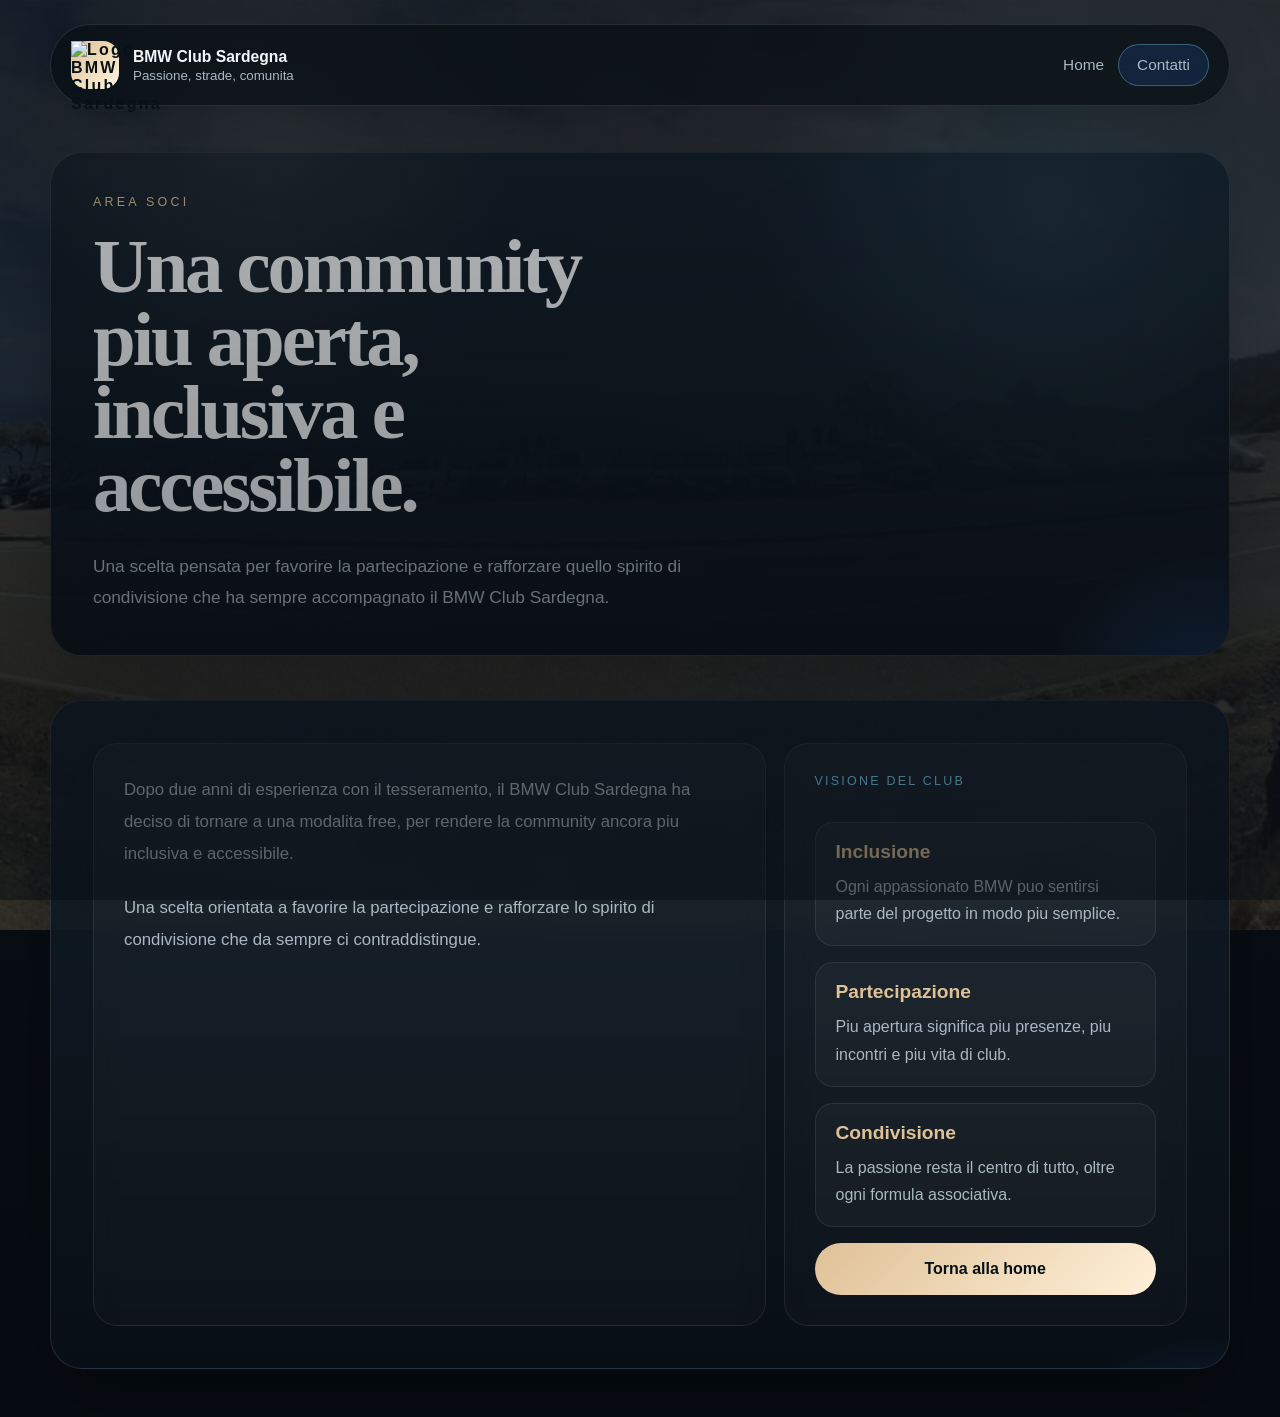
==== community.html @ 8ad98cfa "add story soci" ====
<!DOCTYPE html>
<html lang="it">
<head>
  <meta charset="UTF-8">
  <meta name="viewport" content="width=device-width, initial-scale=1.0">
  <meta
    name="description"
    content="La scelta del BMW Club Sardegna di tornare a una modalita free per una community piu inclusiva."
  >
  <title>Community | BMW Club Sardegna</title>
  <link rel="stylesheet" href="styles.css">
</head>
<body>
  <div class="page-shell">
    <header class="site-header">
      <a class="brand" href="index.html" aria-label="BMW Club Sardegna Home">
        <span class="brand-mark">
          <img src="assets/bmw-club-sardegna-logo.svg" alt="Logo BMW Club Sardegna" />
        </span>
        <span class="brand-copy">
          <strong>BMW Club Sardegna</strong>
          <small>Passione, strade, comunita</small>
        </span>
      </a>

      <nav class="site-nav story-nav" aria-label="Navigazione pagina community">
        <a href="index.html#club">Home</a>
        <a class="nav-cta" href="index.html#contatti">Contatti</a>
      </nav>
    </header>

    <main class="story-page">
      <section class="section story-hero reveal">
        <div class="section-heading">
          <p class="eyebrow">Area soci</p>
          <h1>Una community piu aperta, inclusiva e accessibile.</h1>
        </div>
        <p class="story-lead">
          Una scelta pensata per favorire la partecipazione e rafforzare quello spirito di
          condivisione che ha sempre accompagnato il BMW Club Sardegna.
        </p>
      </section>

      <section class="section story-content reveal">
        <div class="story-layout">
          <article class="story-card story-card-main">
            <p>
              Dopo due anni di esperienza con il tesseramento, il BMW Club Sardegna ha deciso di
              tornare a una modalita free, per rendere la community ancora piu inclusiva e accessibile.
            </p>
            <p>
              Una scelta orientata a favorire la partecipazione e rafforzare lo spirito di
              condivisione che da sempre ci contraddistingue.
            </p>
          </article>

          <aside class="story-card story-card-side">
            <span class="panel-kicker">Visione del club</span>
            <div class="story-milestone">
              <strong>Inclusione</strong>
              <p>Ogni appassionato BMW puo sentirsi parte del progetto in modo piu semplice.</p>
            </div>
            <div class="story-milestone">
              <strong>Partecipazione</strong>
              <p>Piu apertura significa piu presenze, piu incontri e piu vita di club.</p>
            </div>
            <div class="story-milestone">
              <strong>Condivisione</strong>
              <p>La passione resta il centro di tutto, oltre ogni formula associativa.</p>
            </div>

            <a class="button button-primary" href="index.html#club">Torna alla home</a>
          </aside>
        </div>
      </section>
    </main>
  </div>

  <script src="script.js"></script>
</body>
</html>
---- styles.css ----
:root {
  --bg: #0a1118;
  --bg-soft: #101a24;
  --surface: rgba(16, 26, 36, 0.78);
  --surface-strong: rgba(11, 18, 26, 0.94);
  --line: rgba(166, 184, 198, 0.16);
  --text: #f3f6f8;
  --muted: #aab8c3;
  --blue: #2f80ff;
  --cyan: #7bd7f6;
  --sand: #dfc197;
  --hero-photo: url("./assets/bmw-club-sardegna-hero.jpg");
  --showcase-photo: url("./assets/club-showcase-bg.jpeg");
  --shadow: 0 30px 80px rgba(0, 0, 0, 0.28);
  --radius-xl: 32px;
  --radius-lg: 24px;
  --radius-md: 18px;
  --max-width: 1180px;
}

* {
  box-sizing: border-box;
}

html {
  scroll-behavior: smooth;
}

body {
  margin: 0;
  min-height: 100vh;
  font-family: "Aptos", "Segoe UI Variable", "Trebuchet MS", sans-serif;
  color: var(--text);
  background:
    linear-gradient(180deg, rgba(6, 11, 16, 0.84) 0%, rgba(6, 11, 16, 0.7) 42%, rgba(6, 11, 16, 0.88) 100%),
    radial-gradient(circle at top left, rgba(47, 128, 255, 0.18), transparent 34%),
    radial-gradient(circle at 85% 18%, rgba(123, 215, 246, 0.14), transparent 22%),
    var(--hero-photo) center center / cover fixed no-repeat,
    linear-gradient(180deg, #081017 0%, #0f1821 48%, #091017 100%);
}

body::before {
  content: "";
  position: fixed;
  inset: 0;
  pointer-events: none;
  background-image:
    linear-gradient(rgba(255, 255, 255, 0.02) 1px, transparent 1px),
    linear-gradient(90deg, rgba(255, 255, 255, 0.02) 1px, transparent 1px);
  background-size: 72px 72px;
  mask-image: linear-gradient(180deg, rgba(0, 0, 0, 0.5), transparent 90%);
}

body::after {
  content: "";
  position: fixed;
  inset: 0;
  pointer-events: none;
  background:
    linear-gradient(180deg, rgba(7, 12, 18, 0.24), rgba(7, 12, 18, 0.5)),
    radial-gradient(circle at 20% 16%, rgba(223, 193, 151, 0.08), transparent 20%),
    radial-gradient(circle at 82% 24%, rgba(123, 215, 246, 0.1), transparent 24%);
}

a {
  color: inherit;
  text-decoration: none;
}

button {
  font: inherit;
}

.page-shell {
  width: min(calc(100% - 32px), var(--max-width));
  margin: 0 auto;
  padding: 24px 0 48px;
}

.site-header {
  position: sticky;
  top: 18px;
  z-index: 20;
  display: flex;
  align-items: center;
  justify-content: space-between;
  gap: 20px;
  padding: 16px 20px;
  border: 1px solid var(--line);
  border-radius: 999px;
  background: rgba(8, 14, 20, 0.72);
  backdrop-filter: blur(18px);
  box-shadow: 0 12px 45px rgba(0, 0, 0, 0.16);
}

.brand {
  display: inline-flex;
  align-items: center;
  gap: 14px;
}

.brand-mark {
  display: grid;
  place-items: center;
  width: 48px;
  height: 48px;
  border-radius: 16px;
  color: #071118;
  font-weight: 800;
  letter-spacing: 0.14em;
  background: linear-gradient(135deg, var(--sand), #fff3dd);
}

.brand-copy {
  display: flex;
  flex-direction: column;
  gap: 2px;
}

.brand-copy strong {
  font-size: 0.98rem;
}

.brand-copy small,
.site-nav a,
.hero-text,
.hero-stats span,
.panel p,
.route-card p,
.experience-copy p,
.feature-list li,
.board-row span,
.footer-note,
.footer-actions a {
  color: var(--muted);
}

.site-nav {
  display: flex;
  align-items: center;
  gap: 22px;
}

.site-nav a {
  font-size: 0.96rem;
  transition: color 180ms ease, transform 180ms ease;
}

.site-nav a:hover,
.site-nav a:focus-visible,
.footer-actions a:hover,
.footer-actions a:focus-visible {
  color: var(--text);
}

.nav-cta {
  padding: 11px 18px;
  border: 1px solid rgba(123, 215, 246, 0.34);
  border-radius: 999px;
  background: rgba(47, 128, 255, 0.14);
}

.nav-toggle {
  display: none;
  padding: 10px 14px;
  border: 1px solid var(--line);
  border-radius: 999px;
  color: var(--text);
  background: rgba(255, 255, 255, 0.04);
}

.hero,
.section,
.site-footer {
  position: relative;
  overflow: hidden;
  border: 1px solid var(--line);
  border-radius: var(--radius-xl);
  background: linear-gradient(180deg, rgba(18, 29, 40, 0.92), rgba(9, 15, 22, 0.9));
  box-shadow: var(--shadow);
}

.hero {
  display: grid;
  grid-template-columns: 1.2fr 0.9fr;
  gap: 34px;
  margin-top: 24px;
  padding: 56px;
  min-height: 78vh;
  align-items: end;
  background:
    linear-gradient(90deg, rgba(5, 10, 15, 0.86) 0%, rgba(5, 10, 15, 0.64) 42%, rgba(5, 10, 15, 0.4) 72%, rgba(5, 10, 15, 0.72) 100%),
    linear-gradient(180deg, rgba(7, 12, 17, 0.12) 0%, rgba(7, 12, 17, 0.58) 100%),
    linear-gradient(180deg, rgba(18, 29, 40, 0.92), rgba(9, 15, 22, 0.9));
}

.hero::before,
.section::before,
.site-footer::before {
  content: "";
  position: absolute;
  inset: auto -12% -45% auto;
  width: 340px;
  height: 340px;
  border-radius: 50%;
  background: radial-gradient(circle, rgba(47, 128, 255, 0.26), transparent 68%);
  pointer-events: none;
}

.hero::after {
  content: "";
  position: absolute;
  inset: 0;
  background:
    radial-gradient(circle at 18% 20%, rgba(123, 215, 246, 0.18), transparent 28%),
    linear-gradient(180deg, rgba(255, 255, 255, 0.03), transparent 28%);
  pointer-events: none;
}

.eyebrow {
  margin: 0 0 12px;
  text-transform: uppercase;
  letter-spacing: 0.26em;
  font-size: 0.78rem;
  color: var(--sand);
}

h1,
h2,
h3 {
  margin: 0;
  line-height: 0.95;
}

h1,
.section-heading h2,
.site-footer h2 {
  font-family: "Palatino Linotype", "Book Antiqua", Georgia, serif;
}

h1 {
  max-width: 10ch;
  font-size: clamp(3.6rem, 8vw, 6.8rem);
  letter-spacing: -0.04em;
}

.hero-text {
  max-width: 58ch;
  margin: 24px 0 0;
  font-size: 1.05rem;
  line-height: 1.7;
}

.hero-copy,
.hero-visual {
  position: relative;
  z-index: 1;
}

.hero-copy {
  max-width: 760px;
  padding: 30px;
  border: 1px solid rgba(255, 255, 255, 0.12);
  border-radius: 30px;
  background: linear-gradient(180deg, rgba(6, 11, 16, 0.72), rgba(6, 11, 16, 0.5));
  backdrop-filter: blur(14px);
}

.hero-actions {
  display: flex;
  flex-wrap: wrap;
  gap: 14px;
  margin-top: 28px;
}

.button {
  display: inline-flex;
  align-items: center;
  justify-content: center;
  min-height: 52px;
  padding: 0 22px;
  border-radius: 999px;
  font-weight: 700;
  transition: transform 180ms ease, border-color 180ms ease, background 180ms ease;
}

.button:hover,
.button:focus-visible {
  transform: translateY(-1px);
}

.button-primary {
  color: #061018;
  background: linear-gradient(135deg, var(--sand), #fff0d8);
}

.button-secondary {
  border: 1px solid rgba(255, 255, 255, 0.14);
  background: rgba(255, 255, 255, 0.04);
}

.hero-stats {
  display: grid;
  grid-template-columns: repeat(3, minmax(0, 1fr));
  gap: 14px;
  margin-top: 42px;
}

.hero-stats article,
.showcase-card,
.showcase-grid article,
.panel,
.route-card,
.experience-board {
  border: 1px solid rgba(255, 255, 255, 0.08);
  background: linear-gradient(180deg, rgba(255, 255, 255, 0.05), rgba(255, 255, 255, 0.03));
  backdrop-filter: blur(10px);
}

.hero-stats article {
  padding: 18px;
  border-radius: var(--radius-md);
  background: linear-gradient(180deg, rgba(8, 14, 19, 0.64), rgba(8, 14, 19, 0.48));
}

.hero-stats strong {
  display: block;
  margin-bottom: 8px;
  font-size: 1.4rem;
}

.hero-visual {
  display: grid;
  align-content: center;
  gap: 18px;
}

.showcase-card {
  position: relative;
  overflow: hidden;
  border-radius: 28px;
  padding: 26px;
  background: linear-gradient(180deg, rgba(7, 12, 18, 0.72), rgba(7, 12, 18, 0.56));
}

.main-card {
  min-height: 320px;
  background:
    linear-gradient(180deg, rgba(6, 10, 14, 0.18), rgba(6, 10, 14, 0.72)),
    linear-gradient(135deg, rgba(5, 10, 14, 0.08), rgba(5, 10, 14, 0.56)),
    radial-gradient(circle at 25% 18%, rgba(123, 215, 246, 0.24), transparent 28%),
    var(--showcase-photo) center center / cover no-repeat,
    linear-gradient(135deg, rgba(47, 128, 255, 0.22), rgba(8, 12, 17, 0.78));
}

.main-card::after {
  content: "";
  position: absolute;
  inset: auto -5% -25% 24%;
  height: 160px;
  border-top: 2px solid rgba(255, 255, 255, 0.2);
  border-radius: 50%;
  transform: rotate(-8deg);
  opacity: 0.65;
}

.card-tag,
.mini-label,
.route-kicker {
  display: inline-flex;
  align-items: center;
  gap: 8px;
  margin-bottom: 16px;
  font-size: 0.78rem;
  text-transform: uppercase;
  letter-spacing: 0.18em;
  color: var(--cyan);
}

.main-card h2 {
  max-width: 8ch;
  font-size: clamp(2.6rem, 4vw, 4rem);
}

.main-card p,
.side-card p {
  max-width: 26ch;
  margin-top: 14px;
  line-height: 1.7;
}

.side-card {
  margin-left: auto;
  width: min(100%, 320px);
  background: linear-gradient(180deg, rgba(7, 12, 18, 0.82), rgba(7, 12, 18, 0.68));
}

.side-card strong {
  display: block;
  font-size: 1.5rem;
}

.showcase-grid {
  display: grid;
  grid-template-columns: repeat(3, minmax(0, 1fr));
  gap: 12px;
}

.showcase-grid article {
  padding: 18px 16px;
  border-radius: 20px;
  background: linear-gradient(180deg, rgba(7, 12, 18, 0.78), rgba(7, 12, 18, 0.58));
}

.showcase-grid span,
.panel-index {
  color: var(--sand);
  font-size: 0.88rem;
}

.panel-kicker {
  display: inline-flex;
  align-items: center;
  margin-bottom: 18px;
  font-size: 0.78rem;
  letter-spacing: 0.18em;
  text-transform: uppercase;
  color: var(--cyan);
}

.showcase-grid strong,
.panel h3,
.route-card h3 {
  display: block;
  margin-top: 10px;
  font-size: 1.26rem;
}

.section,
.site-footer {
  margin-top: 22px;
  padding: 42px;
}

.section-heading {
  display: grid;
  gap: 10px;
  max-width: 760px;
  margin-bottom: 28px;
}

.section-heading h2,
.site-footer h2 {
  font-size: clamp(2.5rem, 4.8vw, 4.2rem);
  letter-spacing: -0.03em;
}

.intro-layout {
  display: grid;
  grid-template-columns: 1.3fr repeat(3, 1fr);
  gap: 16px;
}

.panel {
  min-height: 210px;
  padding: 24px;
  border-radius: var(--radius-lg);
}

.panel-large {
  display: flex;
  flex-direction: column;
  align-items: flex-start;
  justify-content: space-between;
  background:
    linear-gradient(180deg, rgba(255, 255, 255, 0.03), rgba(8, 12, 17, 0.08)),
    linear-gradient(135deg, rgba(223, 193, 151, 0.18), rgba(47, 128, 255, 0.12));
}

.panel-large p {
  max-width: 52ch;
  font-size: 1.08rem;
  line-height: 1.8;
}

.panel-link {
  display: block;
  transition: transform 180ms ease, border-color 180ms ease, background 180ms ease;
}

.panel-link:hover,
.panel-link:focus-visible {
  transform: translateY(-4px);
  border-color: rgba(123, 215, 246, 0.3);
  background:
    linear-gradient(180deg, rgba(255, 255, 255, 0.04), rgba(8, 12, 17, 0.1)),
    linear-gradient(135deg, rgba(223, 193, 151, 0.22), rgba(47, 128, 255, 0.16));
}

.panel-action {
  margin-top: 24px;
  font-weight: 700;
  color: var(--text);
}

.panel-compact {
  display: flex;
  flex-direction: column;
  justify-content: space-between;
}

.panel h3,
.route-card h3 {
  line-height: 1.08;
}

.panel p,
.route-card p {
  margin: 16px 0 0;
  line-height: 1.7;
}

.route-grid {
  display: grid;
  grid-template-columns: repeat(3, minmax(0, 1fr));
  gap: 16px;
}

.route-card {
  min-height: 280px;
  display: flex;
  flex-direction: column;
  justify-content: space-between;
  padding: 24px;
  border-radius: var(--radius-lg);
}

.route-card-a {
  background:
    linear-gradient(180deg, rgba(8, 12, 17, 0.2), rgba(8, 12, 17, 0.72)),
    linear-gradient(135deg, rgba(47, 128, 255, 0.58), rgba(123, 215, 246, 0.12));
}

.route-card-b {
  background:
    linear-gradient(180deg, rgba(8, 12, 17, 0.18), rgba(8, 12, 17, 0.7)),
    linear-gradient(135deg, rgba(223, 193, 151, 0.3), rgba(12, 22, 31, 0.2));
}

.route-card-c {
  background:
    linear-gradient(180deg, rgba(8, 12, 17, 0.2), rgba(8, 12, 17, 0.72)),
    linear-gradient(135deg, rgba(91, 113, 140, 0.54), rgba(18, 30, 42, 0.26));
}

.experience-layout {
  display: grid;
  grid-template-columns: 1.05fr 0.95fr;
  gap: 18px;
}

.experience-copy,
.experience-board {
  border-radius: var(--radius-lg);
  padding: 28px;
}

.experience-copy {
  background:
    linear-gradient(180deg, rgba(255, 255, 255, 0.03), rgba(255, 255, 255, 0.02)),
    rgba(7, 12, 18, 0.82);
}

.feature-list {
  display: grid;
  gap: 12px;
  padding: 0;
  margin: 24px 0 0;
  list-style: none;
}

.feature-list li {
  padding: 14px 16px;
  border: 1px solid rgba(255, 255, 255, 0.08);
  border-radius: 16px;
  background: rgba(255, 255, 255, 0.03);
}

.experience-board {
  display: grid;
  gap: 14px;
}

.board-row {
  padding: 18px 20px;
  border-radius: 18px;
  background: rgba(255, 255, 255, 0.04);
}

.board-row strong {
  display: block;
  margin-top: 8px;
  font-size: 1.18rem;
}

.site-footer {
  display: grid;
  gap: 24px;
}

.story-page {
  display: grid;
  gap: 22px;
  margin-top: 24px;
}

.story-nav {
  gap: 14px;
}

.story-hero h1 {
  max-width: 14ch;
  font-size: clamp(3rem, 6vw, 5.2rem);
}

.story-lead {
  max-width: 70ch;
  margin: 10px 0 0;
  color: var(--muted);
  font-size: 1.08rem;
  line-height: 1.8;
}

.story-layout {
  display: grid;
  grid-template-columns: 1.25fr 0.75fr;
  gap: 18px;
}

.story-card {
  border: 1px solid rgba(255, 255, 255, 0.08);
  border-radius: var(--radius-lg);
  padding: 30px;
  background: linear-gradient(180deg, rgba(255, 255, 255, 0.04), rgba(255, 255, 255, 0.02));
  backdrop-filter: blur(10px);
}

.story-card-main p {
  margin: 0;
  color: var(--muted);
  font-size: 1.05rem;
  line-height: 1.9;
}

.story-card-main p + p {
  margin-top: 22px;
}

.story-card-side {
  display: grid;
  align-content: start;
  gap: 16px;
}

.story-milestone {
  padding: 18px 20px;
  border: 1px solid rgba(255, 255, 255, 0.08);
  border-radius: 18px;
  background: rgba(255, 255, 255, 0.03);
}

.story-milestone strong {
  display: block;
  font-size: 1.2rem;
  color: var(--sand);
}

.story-milestone p {
  margin: 10px 0 0;
  color: var(--muted);
  line-height: 1.7;
}

.footer-actions {
  display: flex;
  flex-wrap: wrap;
  gap: 18px;
}

.footer-note {
  margin: 0;
  padding-top: 8px;
  border-top: 1px solid rgba(255, 255, 255, 0.08);
}

.reveal {
  opacity: 0;
  transform: translateY(26px);
  transition: opacity 700ms ease, transform 700ms ease;
}

.reveal.is-visible {
  opacity: 1;
  transform: translateY(0);
}

@media (max-width: 1080px) {
  .hero,
  .intro-layout,
  .route-grid,
  .experience-layout,
  .story-layout {
    grid-template-columns: 1fr;
  }

  .hero {
    min-height: auto;
    background-position: center center;
  }

  h1 {
    max-width: 12ch;
  }

  .hero-stats,
  .showcase-grid {
    grid-template-columns: repeat(2, minmax(0, 1fr));
  }
}

@media (max-width: 760px) {
  body {
    background:
      linear-gradient(180deg, rgba(6, 11, 16, 0.88) 0%, rgba(6, 11, 16, 0.76) 42%, rgba(6, 11, 16, 0.9) 100%),
      radial-gradient(circle at top left, rgba(47, 128, 255, 0.16), transparent 34%),
      radial-gradient(circle at 85% 18%, rgba(123, 215, 246, 0.1), transparent 22%),
      var(--hero-photo) center center / cover no-repeat,
      linear-gradient(180deg, #081017 0%, #0f1821 48%, #091017 100%);
  }

  .page-shell {
    width: min(calc(100% - 20px), var(--max-width));
    padding-top: 16px;
  }

  .site-header {
    top: 10px;
    display: grid;
    grid-template-columns: 1fr auto;
    border-radius: 28px;
  }

  .nav-toggle {
    display: inline-flex;
    align-items: center;
    justify-content: center;
  }

  .site-nav {
    display: none;
    grid-column: 1 / -1;
    flex-direction: column;
    align-items: stretch;
    padding-top: 4px;
  }

  .site-nav.is-open {
    display: flex;
  }

  .hero,
  .section,
  .site-footer {
    padding: 28px 22px;
    border-radius: 28px;
  }

  .hero-copy {
    padding: 24px 20px;
    border-radius: 24px;
  }

  h1 {
    font-size: clamp(3rem, 16vw, 4.4rem);
  }

  .section-heading h2,
  .site-footer h2 {
    font-size: clamp(2.2rem, 11vw, 3.2rem);
  }

  .hero-stats,
  .showcase-grid {
    grid-template-columns: 1fr;
  }

  .button {
    width: 100%;
  }

  .footer-actions {
    flex-direction: column;
    gap: 12px;
  }
}

@media (prefers-reduced-motion: reduce) {
  html {
    scroll-behavior: auto;
  }

  *,
  *::before,
  *::after {
    animation: none !important;
    transition: none !important;
  }
}
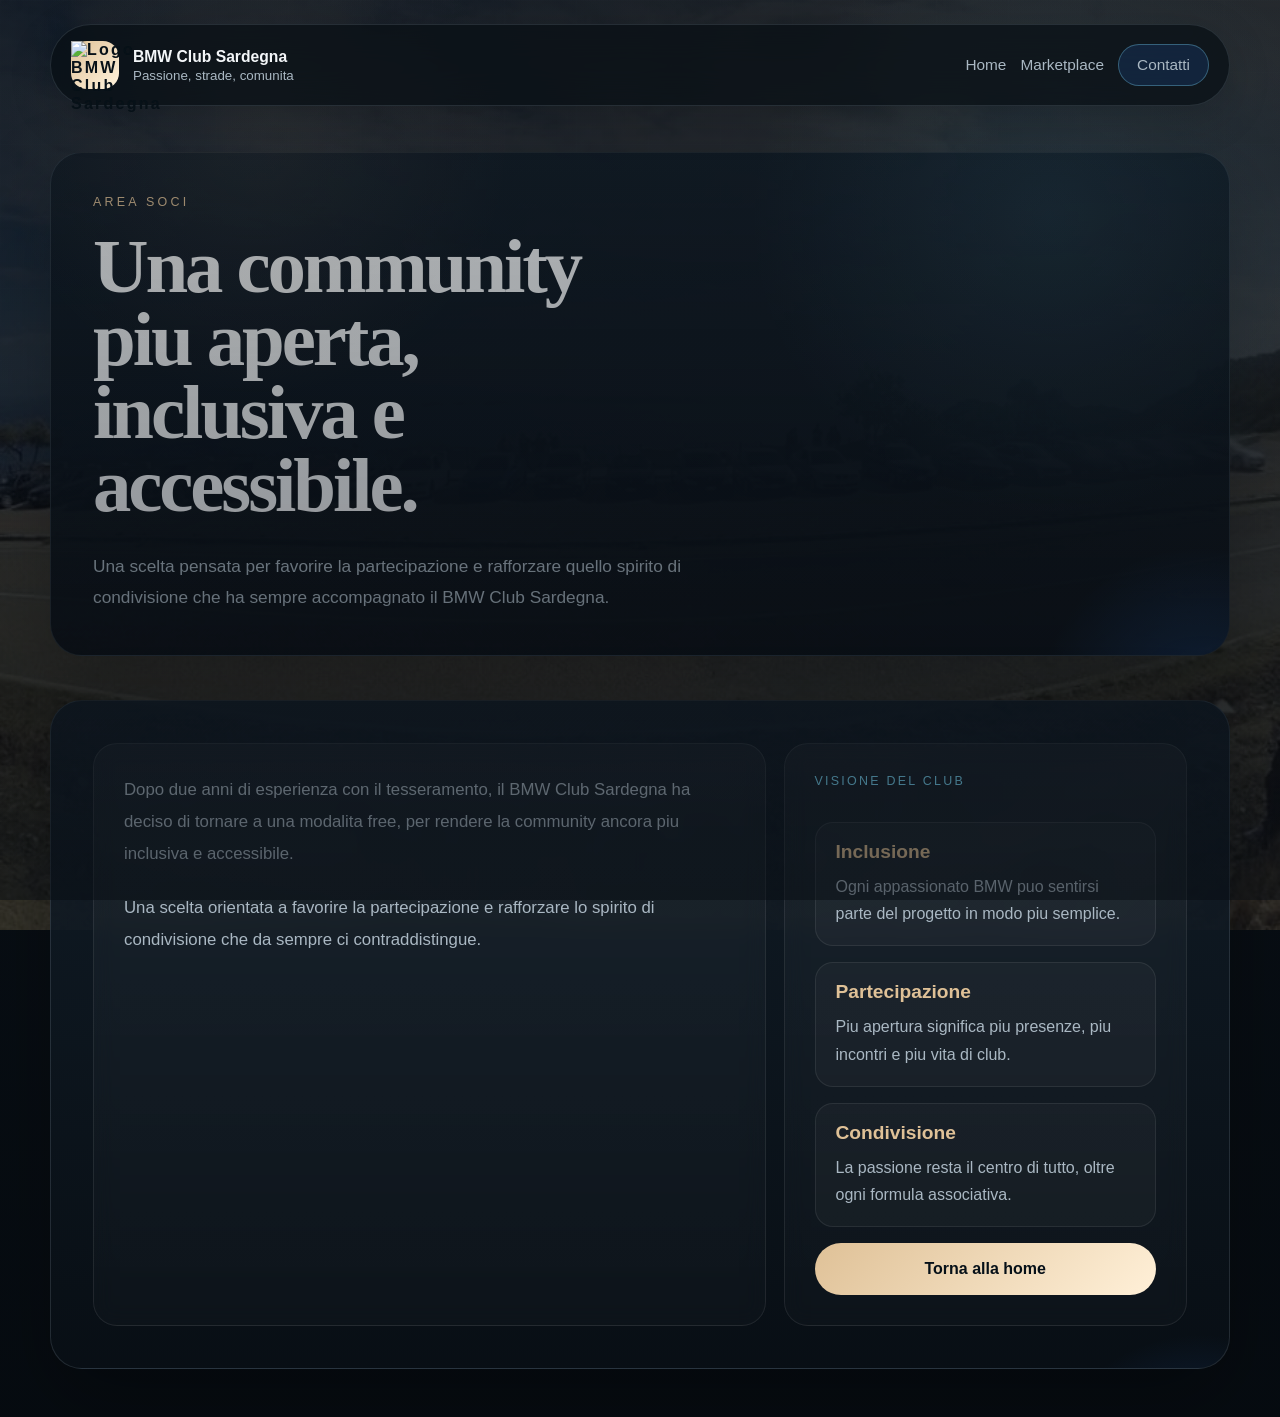
==== commit a49d248d: "add market" ====
--- a/community.html
+++ b/community.html
@@ -25,6 +25,7 @@
 
       <nav class="site-nav story-nav" aria-label="Navigazione pagina community">
         <a href="index.html#club">Home</a>
+        <a href="marketplace.html">Marketplace</a>
         <a class="nav-cta" href="index.html#contatti">Contatti</a>
       </nav>
     </header>
--- a/styles.css
+++ b/styles.css
@@ -457,7 +457,7 @@
 
 .intro-layout {
   display: grid;
-  grid-template-columns: 1.3fr repeat(3, 1fr);
+  grid-template-columns: 1.3fr repeat(4, 1fr);
   gap: 16px;
 }
 
@@ -662,6 +662,88 @@
   gap: 16px;
 }
 
+.marketplace-page {
+  gap: 22px;
+}
+
+.marketplace-section {
+  display: grid;
+  gap: 26px;
+}
+
+.marketplace-tabs {
+  display: flex;
+  flex-wrap: wrap;
+  gap: 12px;
+}
+
+.marketplace-tab {
+  min-height: 50px;
+  padding: 0 20px;
+  border: 1px solid rgba(255, 255, 255, 0.12);
+  border-radius: 999px;
+  color: var(--muted);
+  background: rgba(255, 255, 255, 0.04);
+  cursor: pointer;
+  transition: transform 180ms ease, border-color 180ms ease, color 180ms ease, background 180ms ease;
+}
+
+.marketplace-tab:hover,
+.marketplace-tab:focus-visible {
+  color: var(--text);
+  border-color: rgba(123, 215, 246, 0.38);
+}
+
+.marketplace-tab.is-active {
+  color: #061018;
+  border-color: transparent;
+  background: linear-gradient(135deg, var(--sand), #fff0d8);
+}
+
+.marketplace-panel {
+  display: none;
+}
+
+.marketplace-panel.is-active {
+  display: block;
+}
+
+.product-grid {
+  display: grid;
+  grid-template-columns: repeat(3, minmax(0, 1fr));
+  gap: 16px;
+}
+
+.product-card {
+  min-height: 220px;
+  padding: 24px;
+  border: 1px solid rgba(255, 255, 255, 0.08);
+  border-radius: var(--radius-lg);
+  background:
+    linear-gradient(180deg, rgba(255, 255, 255, 0.04), rgba(255, 255, 255, 0.02)),
+    linear-gradient(135deg, rgba(47, 128, 255, 0.12), rgba(223, 193, 151, 0.08));
+  backdrop-filter: blur(10px);
+}
+
+.product-tag {
+  display: inline-flex;
+  margin-bottom: 18px;
+  font-size: 0.78rem;
+  text-transform: uppercase;
+  letter-spacing: 0.18em;
+  color: var(--cyan);
+}
+
+.product-card h3 {
+  line-height: 1.08;
+}
+
+.product-card p {
+  margin: 16px 0 0;
+  color: var(--muted);
+  line-height: 1.7;
+}
+
 .story-milestone {
   padding: 18px 20px;
   border: 1px solid rgba(255, 255, 255, 0.08);
@@ -709,7 +791,8 @@
   .intro-layout,
   .route-grid,
   .experience-layout,
-  .story-layout {
+  .story-layout,
+  .product-grid {
     grid-template-columns: 1fr;
   }
 
@@ -802,6 +885,11 @@
     flex-direction: column;
     gap: 12px;
   }
+
+  .marketplace-tabs {
+    display: grid;
+    grid-template-columns: 1fr;
+  }
 }
 
 @media (prefers-reduced-motion: reduce) {
